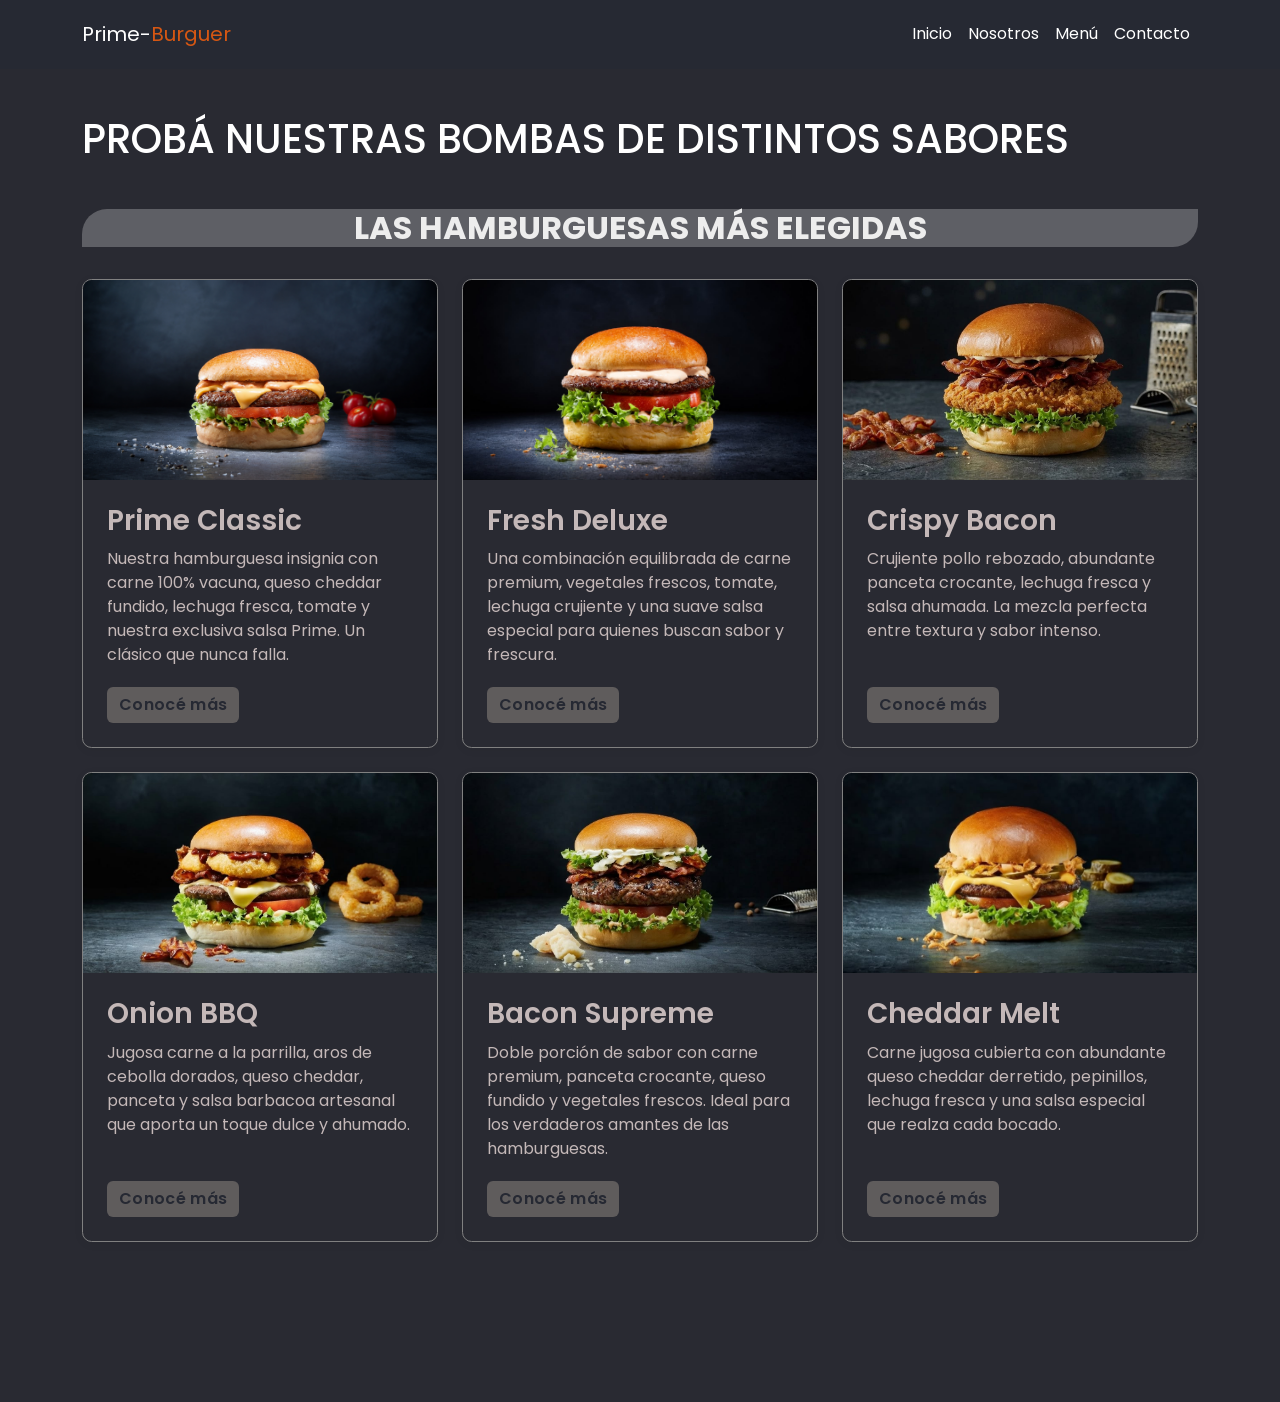
==== menu.html @ 643616c7 "Version inicial del proyecto terminado" ====
<!DOCTYPE html>
<html lang="en">
<head>
    <meta charset="UTF-8">
    <meta name="viewport" content="width=device-width, initial-scale=1.0">

    <link
    href="https://cdn.jsdelivr.net/npm/bootstrap@5.3.8/dist/css/bootstrap.min.css"
    rel="stylesheet"
    integrity="sha384-sRIl4kxILFvY47J16cr9ZwB07vP4J8+LH7qKQnuqkuIAvNWLzeN8tE5YBujZqJLB"
    crossorigin="anonymous"
    />

    <link
    rel="stylesheet"
    href="https://cdn.jsdelivr.net/npm/bootstrap-icons@1.11.3/font/bootstrap-icons.min.css"
    />

    <link rel="stylesheet" href="./menu.css">

    <title>Menú | prime burguer</title>
</head>
<body>

    <a class="visually-hidden-focusable skip-link" href="#contenido-principal">Saltar al contenido principal</a>

    <header>
        <!-- ============ MENÚ DE NAVEGACIÓN ============ -->

        <nav class="navbar navbar-expand-lg site-nav" aria-label="Navegación principal">
        <div class="container">
            <a class="navbar-brand logo" href="#inicio">Prime-<span class="logo__accent">Burguer</span></a>

            <!-- Botón hamburguesa para mobile, componente estándar de Bootstrap -->
            <button
            class="navbar-toggler"
            type="button"
            data-bs-toggle="collapse"
            data-bs-target="#navbarMenu"
            aria-controls="navbarMenu"
            aria-expanded="false"
            aria-label="Abrir menú de navegación">
            <span class="navbar-toggler-icon"></span>
        </button>
        

        <!-- Enlaces a la derecha: ms-auto (margin-left auto) los empuja al extremo derecho -->
        
        <div class="collapse navbar-collapse" id="navbarMenu">
            <ul class="navbar-nav ms-auto mb-2 mb-lg-0">
                <li class="nav-item">
                    <a class="nav-link " aria-current="page" href="./index.html">Inicio</a>
                </li>
                <li class="nav-item">
                    <a class="nav-link" href="./index.html#nosotros">Nosotros</a>
                </li>
                <li class="nav-item">
                    <a class="nav-link" href="">Menú</a>
                </li>
                <li class="nav-item">
                    <a class="nav-link" href="./contacto.html">Contacto</a>
                </li>
            </ul>
        </div>
        </div>
    </nav>
    </header>

    <main>

    <div class="hero">
        <video class="hero-video" autoplay muted loop playsinline>
            <source src="./video/burguer.mp4" type="video/mp4">
        </video>

        <div class="container hero-content">
        <h1 class="menu-h1 moverTitulo">PROBÁ NUESTRAS BOMBAS DE DISTINTOS SABORES</h1>
    </div>

    <div id="contenido-principal">
        <section id="servicios" class="section section--services" aria-labelledby="servicios-titulo">
            <div class="container">
                <h2 id="servicios-titulo" class="section__title moverTitulo">LAS HAMBURGUESAS MÁS ELEGIDAS</h2> 
        
        <!--  Estructura general (fila y 3 columnas) resuelta con el grid de Bootstrap  -->
        <div class="row g-4">
            <div class="col-md-6 col-lg-4"> 
                <!-- BEM: bloque "service-card" (la maquetación interna se resuelve con flexbox en CSS plano) -->
                <article class="service-card">
                    <img
                    src="./imagen/burguer1.png"
                    class="service-card__image"
                    alt="Pantallas de los ingredientes de las hamburguesas"
                    loading="lazy"
                    />
                    <div class="service-card__body">
                        <h3 class="service-card__title">Prime Classic</h3>
                        <p class="service-card__text">
                            Nuestra hamburguesa insignia con carne 100% vacuna, queso cheddar fundido, lechuga fresca, tomate y nuestra exclusiva salsa Prime. Un clásico que nunca falla.
                        </p>
                        <button type="button" class="btn btn--brand service-card__btn">Conocé más</button>
                    </div>
                </article>
            </div>

            <div class="col-md-6 col-lg-4"> 
                <!-- BEM: bloque "service-card" (la maquetación interna se resuelve con flexbox en CSS plano) -->
                <article class="service-card">
                    <img
                    src="./imagen/burguer2.png"
                    class="service-card__image"
                    alt="Pantallas de los ingredientes de las hamburguesas"
                    loading="lazy"
                    />
                    <div class="service-card__body">
                        <h3 class="service-card__title">Fresh Deluxe</h3>
                        <p class="service-card__text">
                            Una combinación equilibrada de carne premium, vegetales frescos, tomate, lechuga crujiente y una suave salsa especial para quienes buscan sabor y frescura.
                        </p>
                        <button type="button" class="btn btn--brand service-card__btn">Conocé más</button>
                    </div>
                </article>
            </div>

            <div class="col-md-6 col-lg-4"> 
                <!-- BEM: bloque "service-card" (la maquetación interna se resuelve con flexbox en CSS plano) -->
                <article class="service-card">
                    <img
                    src="./imagen/burguer3.png"
                    class="service-card__image"
                    alt="Pantallas de los ingredientes de las hamburguesas"
                    loading="lazy"
                    />
                    <div class="service-card__body">
                        <h3 class="service-card__title">Crispy Bacon</h3>
                        <p class="service-card__text">
                            Crujiente pollo rebozado, abundante panceta crocante, lechuga fresca y salsa ahumada. La mezcla perfecta entre textura y sabor intenso.
                        </p>
                        <button type="button" class="btn btn--brand service-card__btn">Conocé más</button>
                    </div>
                </article>
            </div>

            <div class="col-md-6 col-lg-4"> 
                <!-- BEM: bloque "service-card" (la maquetación interna se resuelve con flexbox en CSS plano) -->
                <article class="service-card">
                    <img
                    src="./imagen/burguer4.png"
                    class="service-card__image"
                    alt="Pantallas de los ingredientes de las hamburguesas"
                    loading="lazy"
                    />
                    <div class="service-card__body">
                        <h3 class="service-card__title">Onion BBQ</h3>
                        <p class="service-card__text">
                            Jugosa carne a la parrilla, aros de cebolla dorados, queso cheddar, panceta y salsa barbacoa artesanal que aporta un toque dulce y ahumado.
                        </p>
                        <button type="button" class="btn btn--brand service-card__btn">Conocé más</button>
                    </div>
                </article>
            </div>

            <div class="col-md-6 col-lg-4"> 
                <!-- BEM: bloque "service-card" (la maquetación interna se resuelve con flexbox en CSS plano) -->
                <article class="service-card">
                    <img
                    src="./imagen/burguer5.png"
                    class="service-card__image"
                    alt="Pantallas de los ingredientes de las hamburguesas"
                    loading="lazy"
                    />
                    <div class="service-card__body">
                        <h3 class="service-card__title">Bacon Supreme</h3>
                        <p class="service-card__text">
                            Doble porción de sabor con carne premium, panceta crocante, queso fundido y vegetales frescos. Ideal para los verdaderos amantes de las hamburguesas.
                        </p>
                        <button type="button" class="btn btn--brand service-card__btn">Conocé más</button>
                    </div>
                </article>
            </div>

            <div class="col-md-6 col-lg-4"> 
                <!-- BEM: bloque "service-card" (la maquetación interna se resuelve con flexbox en CSS plano) -->
                <article class="service-card">
                    <img
                    src="./imagen/burguer6.png"
                    class="service-card__image"
                    alt="Pantallas de los ingredientes de las hamburguesas"
                    loading="lazy"
                    />
                    <div class="service-card__body">
                        <h3 class="service-card__title">Cheddar Melt</h3>
                        <p class="service-card__text">
                            Carne jugosa cubierta con abundante queso cheddar derretido, pepinillos, lechuga fresca y una salsa especial que realza cada bocado.
                        </p>
                        <button type="button" class="btn btn--brand service-card__btn">Conocé más</button>
                    </div>
                </article>
            </div>
        </div>
    </div>
    </div>
</div>
</main>

<!-- <footer class="site-footer" id="contacto">
        <div class="container">
            <div class="row gy-4">
                <div class="col-md-4">
                    <a class="navbar-brand logo" href="#inicio">Prime-<span class="logo__accent">Burguer</span></a>
                    </div>

                    <div class="col-md-4">
                        <h3 class="site-footer__title">Enlaces</h3>
                        <ul class="list-unstyled site-footer__links">
                            <li><a href="./index.html">Inicio</a></li>
                            <li><a href="./index.html#nosotros">Nosotros</a></li>
                            <li><a href="./menu.html">Menú</a></li>
                            <li><a href="./contacto.html">Contacto</a></li>
                        </ul>
                    </div>

                    <div class="col-md-4">
                        <h3 class="site-footer__title">Seguinos</h3>
                        <ul class="list-inline site-footer__social">
                            <li class="list-inline-item">
                                <a href="#" aria-label="Instagram de Prime Burguer "><i class="bi bi-instagram"></i></a>
                            </li>
                            <li class="list-inline-item">
                <a href="#" aria-label="X (Twitter) de Prime Burguer"><i class="bi bi-twitter-x"></i></a>
            </li>
            <li class="list-inline-item">
                <a href="#" aria-label="LinkedIn de Prime Burguer"><i class="bi bi-linkedin"></i></a>
            </li>
            <li class="list-inline-item">
                <a href="#" aria-label="Facebook de Prime Burguer"><i class="bi bi-facebook"></i></a>
            </li>
        </ul>
    </div>
    </div>
    <p class="site-footer__copy">&copy; 2026 Prime Burguer. Todos los derechos reservados.</p>
</div>
    </footer>
 -->

    <script
    src="https://cdn.jsdelivr.net/npm/bootstrap@5.3.8/dist/js/bootstrap.bundle.min.js"
    integrity="sha384-FKyoEForCGlyvwx9Hj09JcYn3nv7wiPVlz7YYwJrWVcXK/BmnVDxM+D2scQbITxI"
    crossorigin="anonymous"
    ></script>

</body>
</html>
---- menu.css ----
@import url('https://fonts.googleapis.com/css2?family=Poppins:wght@300;400;500;600;700&display=swap');

* {
  box-sizing: border-box;
}

body {
  background-color: black;
}


/* --------- PALETA DE COLORES Y VARIABLES PROPIAS ---------  */

:root {
  --color-blanco: #FFFFFF;   /* Fondos claros y texto sobre fondos oscuros */
  --color-negro: #000000;    /* Sombras y acentos puntuales */
  --color-naranja: #d65713;   /* Color de marca / acento principal */
  --color-oscuro: #262933;   /* Fondo del navbar, footer y textos fuertes */
  --color-gris: #585858;     /* Texto secundario / descripciones */
  --fuente-principal: 'Poppins', sans-serif; /* Tipografía única del sitio */
}

/* --------- VARIABLES GLOBALES DE BOOSTRAP --------- */

:root {
  --bs-primary: var(--color-naranja);           /* Pisa el color "primary" global (botones, texto, bordes .primary) */
  --bs-primary-rgb: 204, 170, 75;               /* Versión RGB del dorado: Bootstrap la usa para generar rgba() en focos/sombras */
  --bs-link-color: var(--color-naranja);         /* Color por defecto de los enlaces <a> */
  --bs-link-hover-color: var(--color-oscuro);   /* Color de los enlaces al pasar el mouse */
  --bs-link-color-rgb: 204, 170, 75;            /* RGB del color de enlace (requerido por Bootstrap) */
  --bs-link-hover-color-rgb: 38, 41, 51;        /* RGB del color de enlace en hover */
  --bs-body-font-family: var(--fuente-principal); /* Tipografía global que usa el Reboot de Bootstrap */
  --bs-body-color: var(--color-oscuro);         /* Color de texto por defecto del body */
}

.btn--brand {
  --bs-btn-color: var(--color-oscuro);          
  --bs-btn-bg: var(--color-dorado);            
  --bs-btn-border-color: var(--color-dorado);  
  --bs-btn-hover-color: var(--color-blanco);   
  --bs-btn-hover-bg: var(--color-oscuro);      
  --bs-btn-hover-border-color: var(--color-oscuro); 
  --bs-btn-active-color: var(--color-blanco);   
  --bs-btn-active-bg: #1b1d24;                  
  --bs-btn-active-border-color: #1b1d24;        
  --bs-btn-focus-shadow-rgb: 204, 170, 75;      
  font-weight: 600;     /* Texto un poco más grueso */
  letter-spacing: .02em; /* Pequeño espaciado entre letras */
}



.site-nav {
  --bs-navbar-color: var(--color-blanco);            /* Color de los links inactivos del menú */
  --bs-navbar-hover-color: var(--color-naranja);       /* Color de los links en hover */
  --bs-navbar-active-color: var(--color-naranja);      /* Color del link activo (aria-current="page") */
  --bs-navbar-disabled-color: var(--color-gris);      /* Color de un link deshabilitado */
  --bs-navbar-brand-color: var(--color-blanco);       /* Color del logo textual */
  --bs-navbar-brand-hover-color: var(--color-naranja); /* Color del logo al pasar el mouse */
  --bs-navbar-toggler-border-color: rgba(255,255,255,.25); /* Borde del botón hamburguesa */
  /* background-color: rgb(51, 46, 46); */ /* Fondo del menú completo */
  background-color: var(--color-oscuro);
  padding-top: .9rem;    
  padding-bottom: .9rem; 
}

.logo__accent {
  color: var(--color-naranja); /* Color diferenciado para la segunda palabra del logo  */
}

.hero {
  position: relative;
  overflow: hidden;
  background-color: var(--color-oscuro);  
  background-color: rgb(51, 46, 46); 
  color: var(--color-blanco); 
  padding: 6rem 0;  
}  

/* Video */
.hero-video {
  position: absolute;
  inset: 0;
  width: 100%;
  height: 100%;
  object-fit: cover;
  z-index: 0;
}

/* Capa oscura */
.hero::before {
  content: "";
  position: absolute;
  inset: 0;
  background: rgba(38, 41, 51, 0.75);
  z-index: 1;
}

/* Contenido */
.hero .container {
  position: relative;
  z-index: 2;
}

.menu-h1 {
  margin-top: -50px;
}

.menu-container {
  display: flex;
  justify-content: center;
  gap: 30px;
  flex-wrap: wrap;
}

.section--services {
  position: relative;
  margin-top: -4rem;
  z-index: 3;
}

.section {
  padding-top: 4rem;    
  padding-bottom: 4rem;
  margin-top: 2rem;
}

.moverTitulo {
  animation: moverTitulo 5s ease;
}

@keyframes moverTitulo {
  0% {
    transform: translateY(-100px);
    opacity: 0;
  }
  100% {
    transform: translateX(0);
    opacity: 1;
  }
}

.section__title {
  color: rgb(237, 237, 237);
  font-weight: 700; 
  margin-bottom: 2rem; 
  text-align: center; 
  margin-top: -50px;
  background-color: rgba(236, 235, 235, 0.269);
  border-radius: 25px 0 ;
}

.service-card { 
  display: flex;              
  flex-direction: column;      
  height: 100%;                
  background-color: transparent;  
  border: 1px solid gray;  
  border-radius: .6rem;        
  overflow: hidden;           
  box-shadow: 0 2px 10px rgba(0, 0, 0, .06);  
  transition: transform .2s ease, box-shadow .2s ease;  
  position: relative;
}
.service-card {
  transition: .5s;
  animation: mover-cards 8s ease;
}

@keyframes mover-cards {
  0% {
    transform: translateX(100px);
    opacity: 0;
  }
  100% {
    transform: translateX(0);
    opacity: 1;
  }
}

.service-card:hover {
  transform: translateY(-14px);
  box-shadow: 0 10px 20px rgba(174, 85, 2, 0.5);  
}

.service-card__image {
  width: 100%;       
  height: 200px;      
  object-fit: cover;   
}

.service-card__body {
  display: flex;           
  flex-direction: column;  
  flex: 1 1 auto;          
  padding: 1.5rem;        
}

.service-card__title {
  color: rgb(196, 184, 184);
  font-weight: 600;           
  margin-bottom: .6rem;      
}

.service-card__text {
  color: rgb(196, 184, 184);
  flex: 1 1 auto;         
  margin-bottom: 1.25rem;    
}

.service-card__btn {
  align-self: flex-start; 
  margin-top: auto;
  background-color: rgb(95, 92, 92);
}

/* FOOTER */

.site-footer {
  /* background-color: black; */
  background:linear-gradient(rgba(0, 0, 0, 0.45),rgba(0, 0, 0, 0.55)),url("./imagen/logo-prime-burguer.png");
  background-size: contain;
  background-size: 280px;
  background-repeat: no-repeat;
  background-position: center;
  color: var(--color-blanco);            
  padding-top: 3rem;   
  padding-bottom: 2rem; 
}

.site-footer .navbar-brand {
  color: var(--color-blanco); /* Logo en blanco dentro del footer */
  display: inline-block;      /* Para que el margin-bottom funcione correctamente */
  margin-bottom: .75rem;      /* Separación respecto al texto descriptivo */
}

.site-footer__text {
  color: rgba(255, 255, 255, 0.75); /* Texto secundario, blanco atenuado */
  font-size: .95rem; /* Levemente más chico que el texto base */
  text-align: left;
}

.site-footer__title {
  color: var(--color-naranja); /* Subtítulos de columna en naranja, para jerarquía */
  font-size: 1.05rem; 
  font-weight: 600;   
  margin-bottom: 1rem; 
}

.site-footer__links li {
  margin-bottom: .5rem; /* Separación entre cada enlace del footer */
}

.site-footer__links a {
  color: rgba(255, 255, 255, 0.8); /* Color de los enlaces del footer */
  text-decoration: none;          
}

.site-footer__links a:hover {
  color: var(--color-naranja); /* Color naranja al pasar el mouse, coherente con el navbar */
  text-decoration: underline; /* Subrayado en hover para reforzar que es interactivo */
}

.site-footer__social a {
  color: var(--color-blanco); /* Íconos en blanco por defecto */
  font-size: 1.3rem;          /* Tamaño cómodo para tocar en mobile */
  display: inline-block;      /* Permite aplicar transform sin romper el flujo */
  transition: color .2s ease, transform .2s ease; /* Transición suave en hover */
}

.site-footer__social a:hover {
  color: var(--color-naranja);  /* Ícono naranja en hover */
  transform: translateY(-2px); 
}

.site-footer__copy {
  border-top: 1px solid rgba(255, 255, 255, 0.15); 
  color: rgba(255, 255, 255, 0.6); 
  font-size: .85rem;   
  margin-top: 2rem;    
  padding-top: 1.5rem; 
  text-align: center;  
}


/* ----- RESPONSIVE ----- */

@media (max-width: 767.98px) {
.hero {
  padding-top: 4rem;    /* Reducimos el aire vertical en pantallas chicas */
  padding-bottom: 4rem;
  text-align: center; /* Centramos el texto del hero en mobile */
}

.work-grid {
  grid-template-columns: repeat(2, 1fr); /* En mobile pasamos de 3 a 2 columnas */
  grid-template-areas:
  "a a"
  "b b"
  "c d"; /* Reordenamos el mapa de áreas para la grilla angosta */
}

.site-footer {
  text-align: center; /* Centramos las columnas del footer en mobile */
}

.site-footer__social {
  padding-left: 0; /* Quita el padding heredado de list-inline en el centrado mobile */
}
}
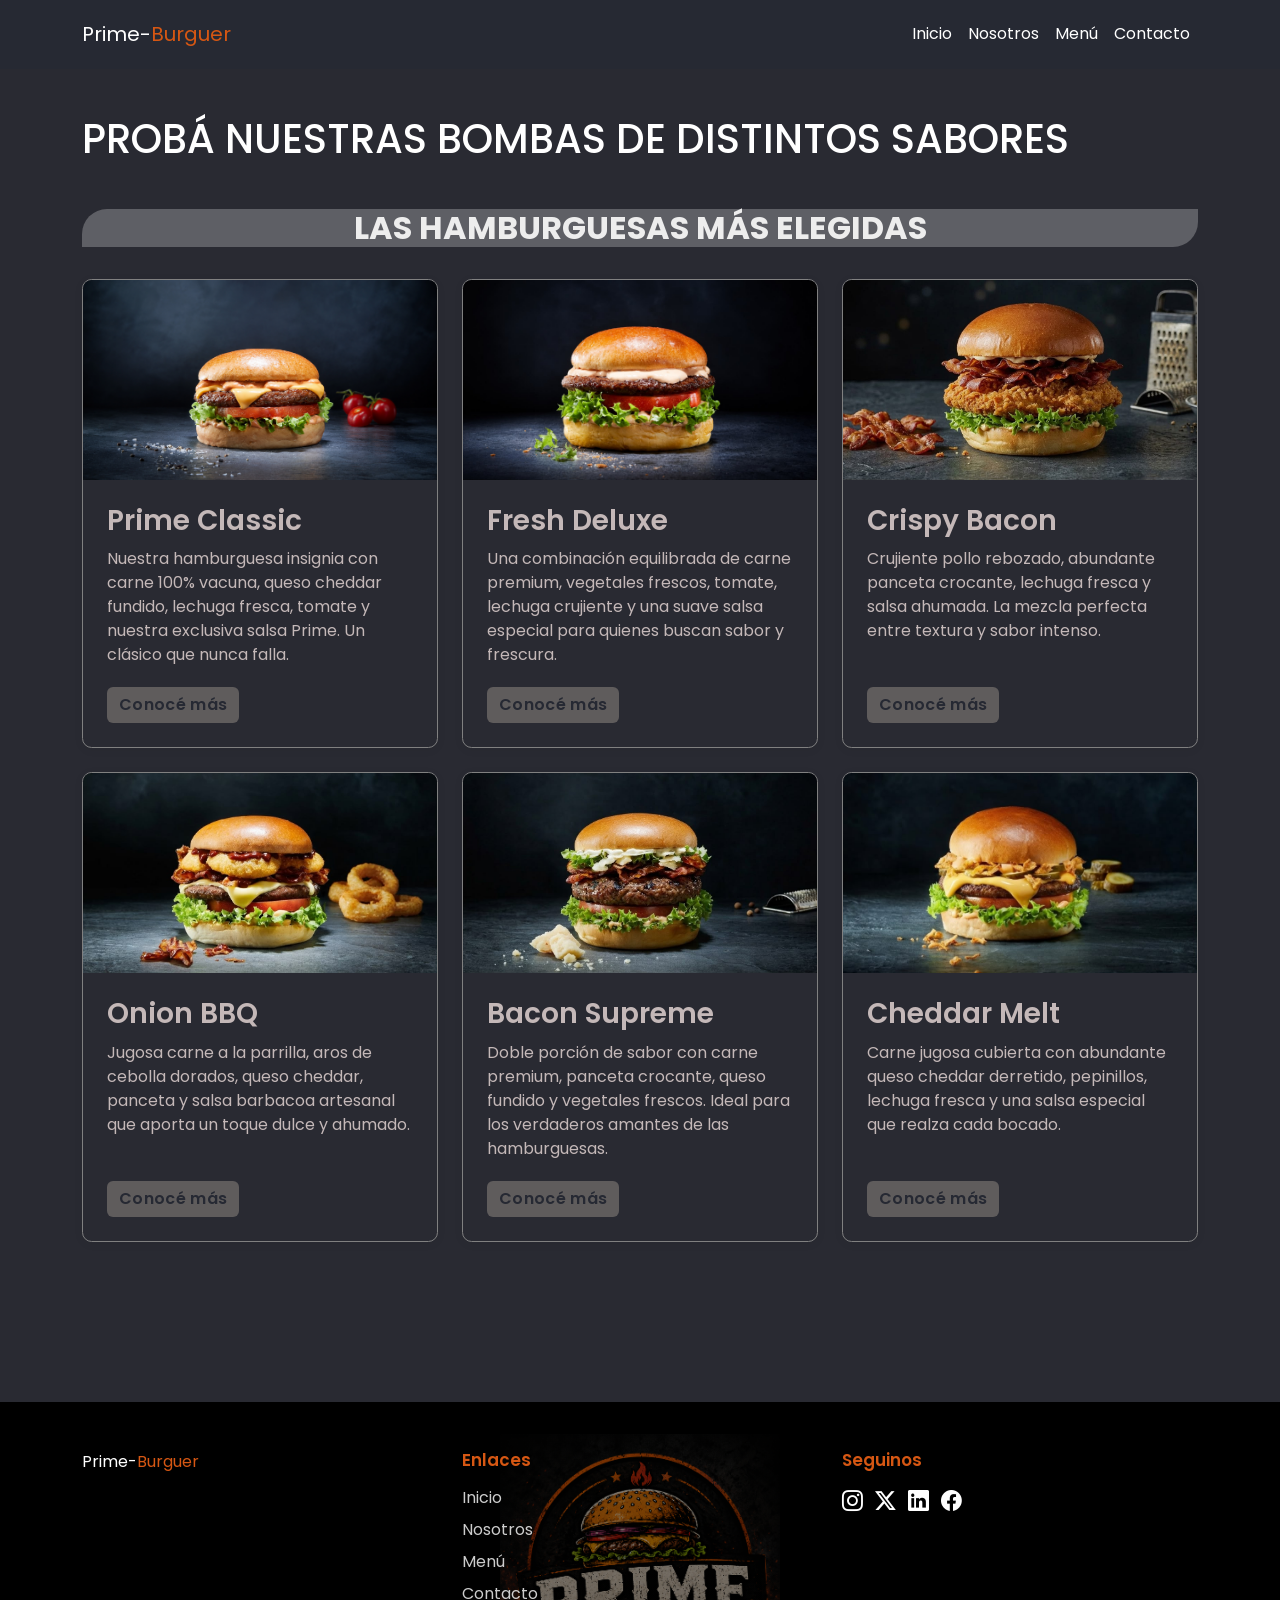
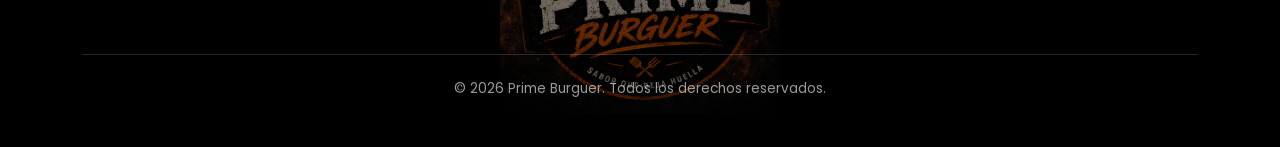
==== commit 958f550f: "Agrego footer en pagina de menu" ====
--- a/menu.html
+++ b/menu.html
@@ -202,8 +202,7 @@
     </div>
 </div>
 </main>
-
-<!-- <footer class="site-footer" id="contacto">
+<footer class="site-footer" id="contacto">
         <div class="container">
             <div class="row gy-4">
                 <div class="col-md-4">
@@ -241,6 +240,45 @@
     <p class="site-footer__copy">&copy; 2026 Prime Burguer. Todos los derechos reservados.</p>
 </div>
     </footer>
+
+<!-- <footer class="site-footer" id="contacto">
+        <div class="container">
+            <div class="row gy-4">
+                <div class="col-md-4">
+                    <a class="navbar-brand logo" href="#inicio">Prime-<span class="logo__accent">Burguer</span></a>
+                    </div>
+
+                    <div class="col-md-4">
+                        <h3 class="site-footer__title">Enlaces</h3>
+                        <ul class="list-unstyled site-footer__links">
+                            <li><a href="./index.html">Inicio</a></li>
+                            <li><a href="./index.html#nosotros">Nosotros</a></li>
+                            <li><a href="./menu.html">Menú</a></li>
+                            <li><a href="./contacto.html">Contacto</a></li>
+                        </ul>
+                    </div>
+
+                    <div class="col-md-4">
+                        <h3 class="site-footer__title">Seguinos</h3>
+                        <ul class="list-inline site-footer__social">
+                            <li class="list-inline-item">
+                                <a href="#" aria-label="Instagram de Prime Burguer "><i class="bi bi-instagram"></i></a>
+                            </li>
+                            <li class="list-inline-item">
+                <a href="#" aria-label="X (Twitter) de Prime Burguer"><i class="bi bi-twitter-x"></i></a>
+            </li>
+            <li class="list-inline-item">
+                <a href="#" aria-label="LinkedIn de Prime Burguer"><i class="bi bi-linkedin"></i></a>
+            </li>
+            <li class="list-inline-item">
+                <a href="#" aria-label="Facebook de Prime Burguer"><i class="bi bi-facebook"></i></a>
+            </li>
+        </ul>
+    </div>
+    </div>
+    <p class="site-footer__copy">&copy; 2026 Prime Burguer. Todos los derechos reservados.</p>
+</div>
+    </footer>
  -->
 
     <script
